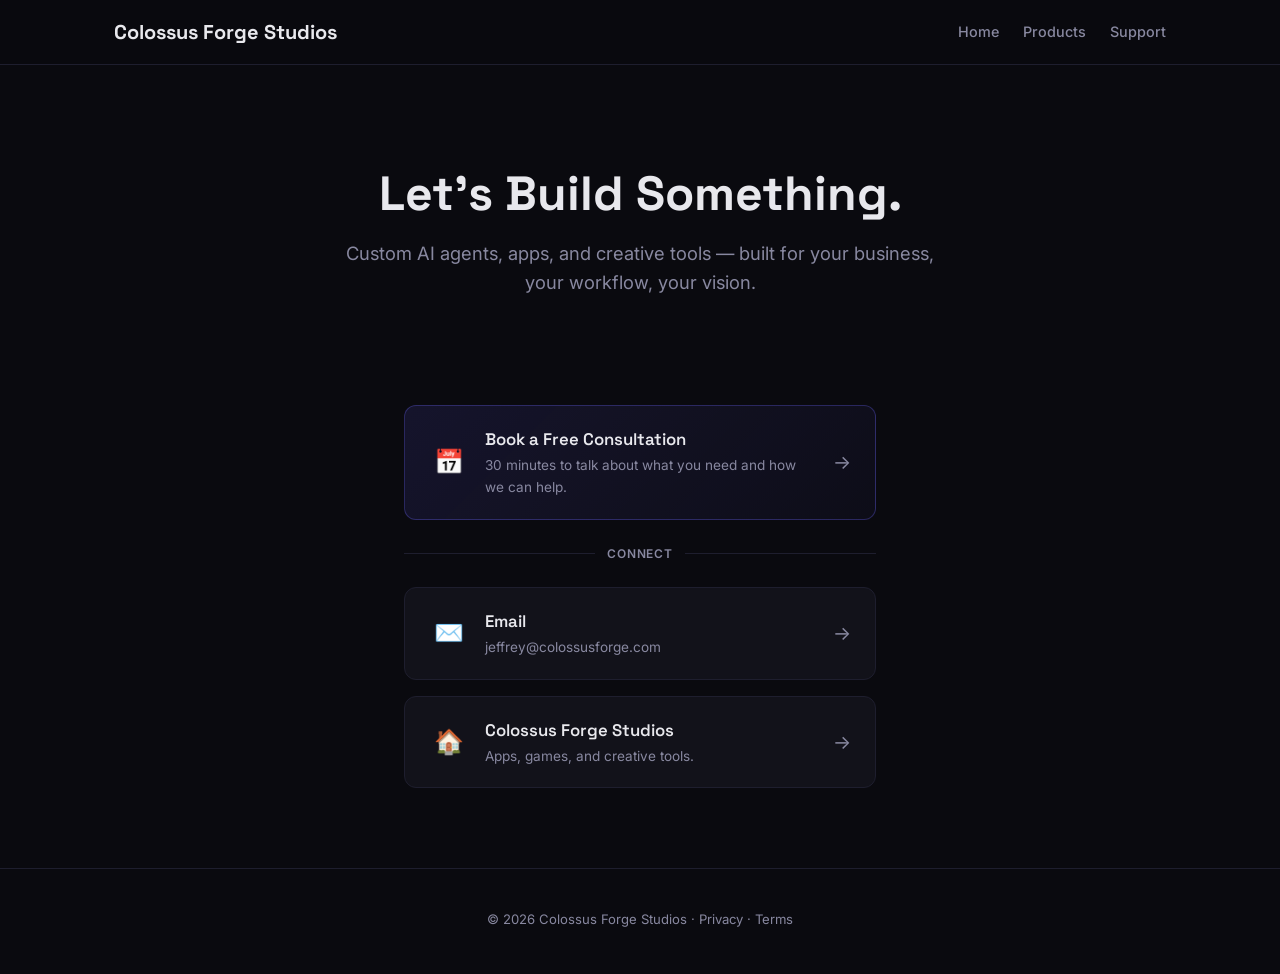
==== consult.html @ addb636e "Add /consult links page — Calendly scheduler + extensible link hub" ====
<!DOCTYPE html>
<html lang="en">
<head>
  <meta charset="UTF-8">
  <meta name="viewport" content="width=device-width, initial-scale=1.0">
  <title>Book a Consultation — Colossus Forge Studios</title>
  <meta name="description" content="Book a free consultation with Colossus Forge Studios. Custom AI agents, apps, and creative tools built for your business.">
  <meta property="og:title" content="Book a Consultation — Colossus Forge Studios">
  <meta property="og:description" content="Custom AI agents built for your business. Book a free consultation.">
  <meta property="og:type" content="website">
  <meta name="twitter:card" content="summary">
  <link rel="preconnect" href="https://fonts.googleapis.com">
  <link rel="preconnect" href="https://fonts.gstatic.com" crossorigin>
  <link href="https://fonts.googleapis.com/css2?family=Inter:wght@400;500;600;700&family=Space+Grotesk:wght@500;700&display=swap" rel="stylesheet">
  <link rel="stylesheet" href="style.css">
  <style>
    .consult-hero {
      padding: 100px 0 60px;
      text-align: center;
    }
    .consult-hero h1 {
      font-size: clamp(2rem, 5vw, 3rem);
      margin-bottom: 16px;
    }
    .consult-hero .subtitle {
      font-size: 1.15rem;
      color: var(--text-muted);
      max-width: 600px;
      margin: 0 auto 48px;
    }
    .links-hub {
      max-width: 520px;
      margin: 0 auto;
      padding: 0 24px 80px;
      display: flex;
      flex-direction: column;
      gap: 16px;
    }
    .link-card {
      display: flex;
      align-items: center;
      gap: 16px;
      padding: 20px 24px;
      background: var(--bg-card);
      border: 1px solid var(--border);
      border-radius: var(--radius);
      transition: all 0.2s ease;
      text-decoration: none;
      color: var(--text);
    }
    .link-card:hover {
      background: var(--bg-card-hover);
      border-color: var(--accent);
      transform: translateY(-2px);
      box-shadow: 0 8px 24px rgba(108, 99, 255, 0.1);
      text-decoration: none;
    }
    .link-card .link-icon {
      font-size: 1.5rem;
      flex-shrink: 0;
      width: 40px;
      text-align: center;
    }
    .link-card .link-content { flex: 1; }
    .link-card .link-title {
      font-family: 'Space Grotesk', sans-serif;
      font-weight: 600;
      font-size: 1.05rem;
      margin-bottom: 2px;
    }
    .link-card .link-desc {
      font-size: 0.85rem;
      color: var(--text-muted);
    }
    .link-card .link-arrow {
      color: var(--text-muted);
      font-size: 1.2rem;
      transition: color 0.2s, transform 0.2s;
    }
    .link-card:hover .link-arrow {
      color: var(--accent);
      transform: translateX(4px);
    }
    .link-card.featured {
      background: linear-gradient(135deg, rgba(108, 99, 255, 0.12), rgba(108, 99, 255, 0.04));
      border-color: rgba(108, 99, 255, 0.3);
    }
    .link-card.featured:hover {
      border-color: var(--accent);
      box-shadow: 0 8px 32px rgba(108, 99, 255, 0.2);
    }
    .links-divider {
      display: flex;
      align-items: center;
      gap: 12px;
      margin: 8px 0;
    }
    .links-divider span {
      font-size: 0.75rem;
      font-weight: 600;
      text-transform: uppercase;
      letter-spacing: 0.08em;
      color: var(--text-muted);
      white-space: nowrap;
    }
    .links-divider::before,
    .links-divider::after {
      content: '';
      flex: 1;
      height: 1px;
      background: var(--border);
    }
    .consult-footer {
      text-align: center;
      padding: 40px 24px;
      border-top: 1px solid var(--border);
      color: var(--text-muted);
      font-size: 0.85rem;
    }
    .consult-footer a { color: var(--text-muted); }
    .consult-footer a:hover { color: var(--accent); }
  </style>
</head>
<body>
  <header class="site-header">
    <div class="container">
      <a href="/" class="logo">Colossus Forge Studios</a>
      <nav>
        <a href="/">Home</a>
        <a href="/#products">Products</a>
        <a href="/support">Support</a>
      </nav>
    </div>
  </header>

  <section class="consult-hero">
    <div class="container">
      <h1>Let's Build Something.</h1>
      <p class="subtitle">Custom AI agents, apps, and creative tools — built for your business, your workflow, your vision.</p>
    </div>
  </section>

  <div class="links-hub">

    <a href="https://calendly.com/REPLACE_WITH_YOUR_LINK" class="link-card featured" target="_blank" rel="noopener">
      <span class="link-icon">📅</span>
      <div class="link-content">
        <div class="link-title">Book a Free Consultation</div>
        <div class="link-desc">30 minutes to talk about what you need and how we can help.</div>
      </div>
      <span class="link-arrow">→</span>
    </a>

    <div class="links-divider"><span>Connect</span></div>

    <a href="mailto:jeffrey@colossusforge.com" class="link-card">
      <span class="link-icon">✉️</span>
      <div class="link-content">
        <div class="link-title">Email</div>
        <div class="link-desc">jeffrey@colossusforge.com</div>
      </div>
      <span class="link-arrow">→</span>
    </a>

    <a href="https://colossusforge.com" class="link-card">
      <span class="link-icon">🏠</span>
      <div class="link-content">
        <div class="link-title">Colossus Forge Studios</div>
        <div class="link-desc">Apps, games, and creative tools.</div>
      </div>
      <span class="link-arrow">→</span>
    </a>

    <!--
    === ADD NEW LINKS HERE ===
    Copy this template:

    <a href="YOUR_URL" class="link-card" target="_blank" rel="noopener">
      <span class="link-icon">🔗</span>
      <div class="link-content">
        <div class="link-title">Link Title</div>
        <div class="link-desc">Short description.</div>
      </div>
      <span class="link-arrow">→</span>
    </a>

    For section dividers:
    <div class="links-divider"><span>Section Name</span></div>
    -->

  </div>

  <footer class="consult-footer">
    <p>&copy; 2026 Colossus Forge Studios &middot; <a href="/privacy">Privacy</a> &middot; <a href="/terms">Terms</a></p>
  </footer>
</body>
</html>
---- style.css ----
/* === Reset & Base === */
*, *::before, *::after { box-sizing: border-box; margin: 0; padding: 0; }

:root {
  --bg: #0a0a0f;
  --bg-card: #12121a;
  --bg-card-hover: #1a1a26;
  --text: #e8e8ed;
  --text-muted: #8888a0;
  --accent: #6c63ff;
  --accent-glow: rgba(108, 99, 255, 0.15);
  --live: #22c55e;
  --coming: #eab308;
  --dev: #3b82f6;
  --border: #1e1e2e;
  --radius: 12px;
}

html { scroll-behavior: smooth; }

body {
  font-family: 'Inter', -apple-system, BlinkMacSystemFont, sans-serif;
  background: var(--bg);
  color: var(--text);
  line-height: 1.6;
  -webkit-font-smoothing: antialiased;
}

.container {
  max-width: 1100px;
  margin: 0 auto;
  padding: 0 24px;
}

a { color: var(--accent); text-decoration: none; }
a:hover { text-decoration: underline; }

h1, h2, h3 { font-family: 'Space Grotesk', sans-serif; line-height: 1.2; }

/* === Header === */
.site-header {
  position: sticky;
  top: 0;
  z-index: 100;
  background: rgba(10, 10, 15, 0.85);
  backdrop-filter: blur(12px);
  border-bottom: 1px solid var(--border);
  padding: 16px 0;
}

.site-header .container {
  display: flex;
  align-items: center;
  justify-content: space-between;
}

.logo {
  font-family: 'Space Grotesk', sans-serif;
  font-size: 1.25rem;
  font-weight: 700;
  color: var(--text);
}
.logo:hover { text-decoration: none; color: var(--accent); }

.site-header nav { display: flex; gap: 24px; }
.site-header nav a {
  color: var(--text-muted);
  font-size: 0.9rem;
  font-weight: 500;
  transition: color 0.2s;
}
.site-header nav a:hover { color: var(--text); text-decoration: none; }

/* === Hero === */
.hero {
  padding: 120px 0 100px;
  text-align: center;
}

.hero h1 {
  font-size: clamp(2rem, 5vw, 3.5rem);
  font-weight: 700;
  margin-bottom: 20px;
  background: linear-gradient(135deg, var(--text), var(--accent));
  -webkit-background-clip: text;
  -webkit-text-fill-color: transparent;
  background-clip: text;
}

.hero-sub {
  font-size: 1.15rem;
  color: var(--text-muted);
  max-width: 560px;
  margin: 0 auto 36px;
}

.btn {
  display: inline-block;
  padding: 12px 28px;
  background: var(--accent);
  color: #fff;
  border-radius: 8px;
  font-weight: 600;
  font-size: 0.95rem;
  transition: transform 0.15s, box-shadow 0.15s;
}
.btn:hover {
  text-decoration: none;
  transform: translateY(-1px);
  box-shadow: 0 4px 20px var(--accent-glow);
}

/* === Products === */
.products {
  padding: 80px 0;
}

.products h2 {
  font-size: 2rem;
  margin-bottom: 48px;
  text-align: center;
}

.product-grid {
  display: grid;
  grid-template-columns: repeat(auto-fill, minmax(320px, 1fr));
  gap: 24px;
}

.product-card {
  position: relative;
  background: var(--bg-card);
  border: 1px solid var(--border);
  border-radius: var(--radius);
  padding: 32px 28px 28px;
  transition: background 0.2s, border-color 0.2s, transform 0.2s;
}

.product-card:hover {
  background: var(--bg-card-hover);
  border-color: #2a2a3e;
  transform: translateY(-2px);
}

.card-badge {
  position: absolute;
  top: 16px;
  right: 16px;
  font-size: 0.7rem;
  font-weight: 600;
  text-transform: uppercase;
  letter-spacing: 0.05em;
  padding: 3px 10px;
  border-radius: 20px;
}

.card-badge.live { background: rgba(34, 197, 94, 0.15); color: var(--live); }
.card-badge.coming-soon { background: rgba(234, 179, 8, 0.15); color: var(--coming); }
.card-badge.in-dev { background: rgba(59, 130, 246, 0.15); color: var(--dev); }

.card-icon {
  font-size: 2rem;
  margin-bottom: 16px;
}

.product-card h3 {
  font-size: 1.25rem;
  margin-bottom: 6px;
}

.card-tagline {
  font-size: 0.85rem;
  color: var(--accent);
  font-weight: 500;
  margin-bottom: 12px;
}

.product-card p {
  color: var(--text-muted);
  font-size: 0.9rem;
  line-height: 1.55;
}

.card-meta {
  display: flex;
  gap: 8px;
  flex-wrap: wrap;
  margin-top: 16px;
}

.tag {
  font-size: 0.72rem;
  font-weight: 500;
  color: var(--text-muted);
  background: rgba(255, 255, 255, 0.05);
  padding: 3px 10px;
  border-radius: 20px;
  border: 1px solid var(--border);
}

.card-link {
  display: inline-block;
  margin-top: 16px;
  font-size: 0.88rem;
  font-weight: 600;
}

/* === About === */
.about {
  padding: 80px 0;
  border-top: 1px solid var(--border);
}

.about h2 {
  font-size: 2rem;
  margin-bottom: 24px;
}

.about > .container > p {
  color: var(--text-muted);
  font-size: 1rem;
  max-width: 680px;
  margin-bottom: 16px;
}

.values {
  display: grid;
  grid-template-columns: repeat(auto-fit, minmax(240px, 1fr));
  gap: 24px;
  margin-top: 40px;
}

.value {
  background: var(--bg-card);
  border: 1px solid var(--border);
  border-radius: var(--radius);
  padding: 24px;
}

.value strong {
  display: block;
  font-size: 1rem;
  margin-bottom: 6px;
}

.value span {
  color: var(--text-muted);
  font-size: 0.88rem;
}

/* === Contact === */
.contact {
  padding: 80px 0;
  border-top: 1px solid var(--border);
}

.contact h2 {
  font-size: 2rem;
  margin-bottom: 12px;
}

.contact > .container > p {
  color: var(--text-muted);
  margin-bottom: 24px;
}

.contact-list {
  list-style: none;
  display: flex;
  flex-direction: column;
  gap: 10px;
}

.contact-list li {
  font-size: 0.95rem;
  color: var(--text-muted);
}

.contact-list li strong {
  color: var(--text);
  margin-right: 8px;
}

/* === Footer === */
footer {
  border-top: 1px solid var(--border);
  padding: 40px 0;
  text-align: center;
}

footer p {
  color: var(--text-muted);
  font-size: 0.82rem;
  margin-bottom: 4px;
}

footer a { color: var(--text-muted); }
footer a:hover { color: var(--accent); }

/* === Legal Pages === */
.legal {
  padding: 100px 0 80px;
}

.legal h1 {
  font-size: 2.2rem;
  margin-bottom: 8px;
}

.legal-updated {
  color: var(--text-muted);
  font-size: 0.85rem;
  margin-bottom: 32px;
}

.legal h2 {
  font-size: 1.35rem;
  margin-top: 36px;
  margin-bottom: 12px;
}

.legal h3 {
  font-size: 1.05rem;
  margin-top: 20px;
  margin-bottom: 8px;
  color: var(--text-muted);
}

.legal p, .legal li {
  color: var(--text-muted);
  font-size: 0.92rem;
  line-height: 1.65;
  max-width: 720px;
}

.legal p { margin-bottom: 12px; }

.legal ul {
  list-style: disc;
  padding-left: 24px;
  margin-bottom: 16px;
}

.legal li { margin-bottom: 8px; }

/* === Support Page === */
.support-page {
  padding: 100px 0 80px;
}

.support-page h1 {
  font-size: 2.2rem;
  margin-bottom: 8px;
}

.support-intro {
  color: var(--text-muted);
  margin-bottom: 40px;
  font-size: 1rem;
}

.support-grid {
  display: grid;
  grid-template-columns: 1fr 340px;
  gap: 40px;
  align-items: start;
}

/* Form */
.support-form-wrap label {
  display: block;
  font-size: 0.85rem;
  font-weight: 500;
  margin-bottom: 6px;
  margin-top: 20px;
  color: var(--text);
}

.support-form-wrap label:first-child { margin-top: 0; }

.support-form-wrap select,
.support-form-wrap input[type="email"],
.support-form-wrap textarea {
  width: 100%;
  padding: 10px 14px;
  font-size: 0.92rem;
  font-family: 'Inter', sans-serif;
  color: var(--text);
  background: var(--bg-card);
  border: 1px solid var(--border);
  border-radius: 8px;
  outline: none;
  transition: border-color 0.2s;
}

.support-form-wrap select:focus,
.support-form-wrap input:focus,
.support-form-wrap textarea:focus {
  border-color: var(--accent);
}

.support-form-wrap select { cursor: pointer; }
.support-form-wrap select option { background: var(--bg-card); }
.support-form-wrap textarea { resize: vertical; min-height: 120px; }

.support-form-wrap input::placeholder,
.support-form-wrap textarea::placeholder {
  color: #555568;
}

/* Honeypot — invisible to humans */
.hp-field {
  position: absolute;
  left: -9999px;
  height: 0;
  overflow: hidden;
  opacity: 0;
  pointer-events: none;
}

.form-footer {
  display: flex;
  align-items: center;
  justify-content: space-between;
  margin-top: 24px;
}

.char-count {
  font-size: 0.78rem;
  color: var(--text-muted);
}

.form-status {
  margin-top: 16px;
  font-size: 0.88rem;
  padding: 10px 14px;
  border-radius: 8px;
  display: none;
}

.form-status.success {
  display: block;
  background: rgba(34, 197, 94, 0.1);
  color: var(--live);
  border: 1px solid rgba(34, 197, 94, 0.2);
}

.form-status.error {
  display: block;
  background: rgba(239, 68, 68, 0.1);
  color: #ef4444;
  border: 1px solid rgba(239, 68, 68, 0.2);
}

/* Sidebar */
.support-sidebar { display: flex; flex-direction: column; gap: 16px; }

.sidebar-card {
  background: var(--bg-card);
  border: 1px solid var(--border);
  border-radius: var(--radius);
  padding: 24px;
}

.sidebar-card h3 {
  font-size: 1rem;
  margin-bottom: 8px;
}

.sidebar-card p {
  color: var(--text-muted);
  font-size: 0.88rem;
  margin-bottom: 8px;
}

.sidebar-card ul {
  list-style: disc;
  padding-left: 18px;
}

.sidebar-card li {
  color: var(--text-muted);
  font-size: 0.85rem;
  margin-bottom: 4px;
}

.sidebar-email {
  display: inline-block;
  font-size: 1rem;
  font-weight: 600;
  color: var(--accent);
}

/* === Responsive === */
@media (max-width: 640px) {
  .hero { padding: 80px 0 60px; }
  .product-grid { grid-template-columns: 1fr; }
  .support-grid { grid-template-columns: 1fr; }
  .site-header nav { gap: 16px; }
  .site-header nav a { font-size: 0.82rem; }
}
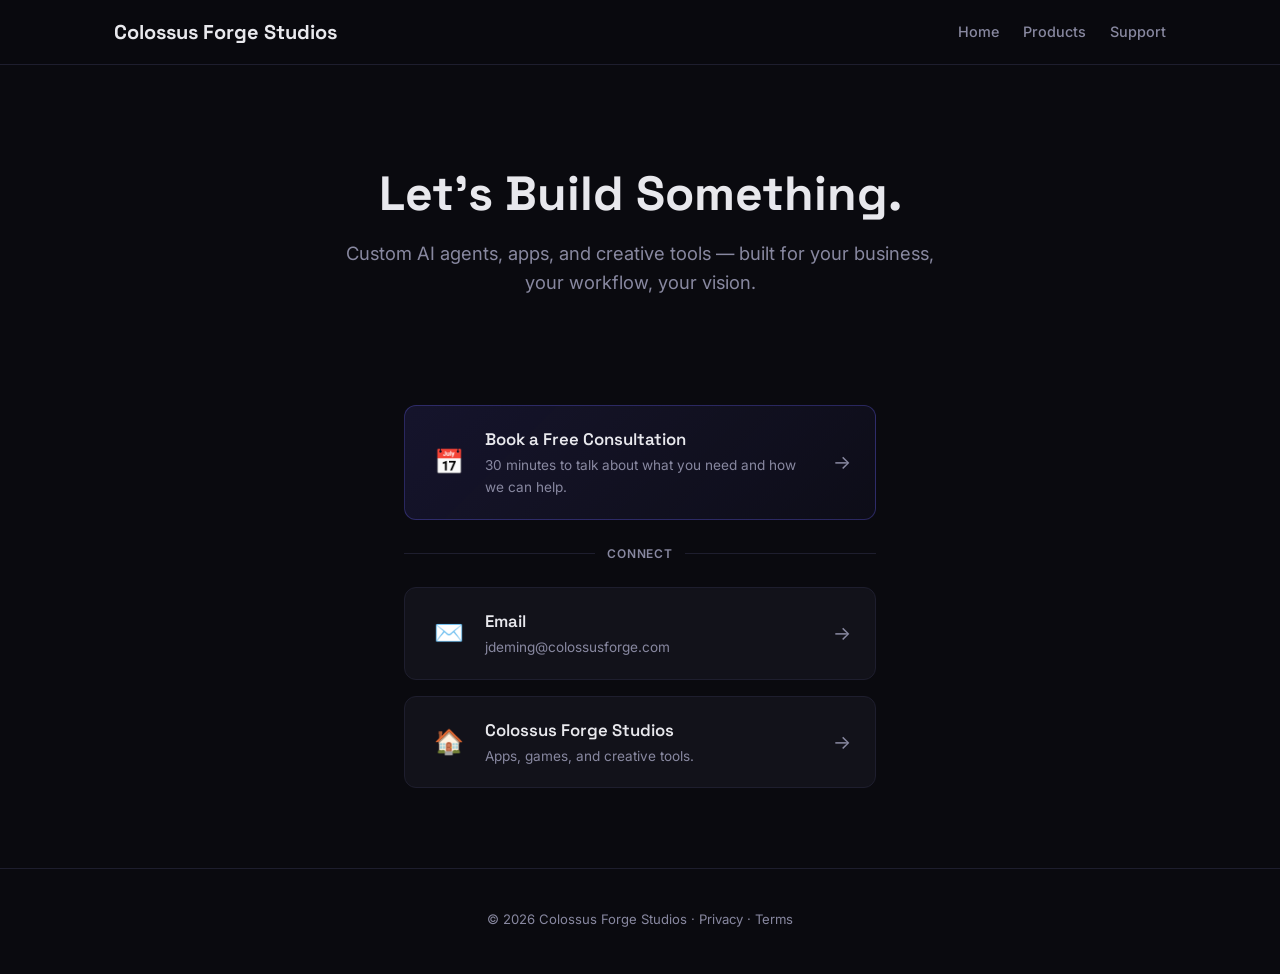
==== commit 1d6f0378: "Fix email to jdeming@colossusforge.com" ====
--- a/consult.html
+++ b/consult.html
@@ -142,7 +142,7 @@
 
   <div class="links-hub">
 
-    <a href="https://calendly.com/REPLACE_WITH_YOUR_LINK" class="link-card featured" target="_blank" rel="noopener">
+    <a href="https://calendly.com/colossusforge" class="link-card featured" target="_blank" rel="noopener">
       <span class="link-icon">📅</span>
       <div class="link-content">
         <div class="link-title">Book a Free Consultation</div>
@@ -153,11 +153,11 @@
 
     <div class="links-divider"><span>Connect</span></div>
 
-    <a href="mailto:jeffrey@colossusforge.com" class="link-card">
+    <a href="mailto:jdeming@colossusforge.com" class="link-card">
       <span class="link-icon">✉️</span>
       <div class="link-content">
         <div class="link-title">Email</div>
-        <div class="link-desc">jeffrey@colossusforge.com</div>
+        <div class="link-desc">jdeming@colossusforge.com</div>
       </div>
       <span class="link-arrow">→</span>
     </a>
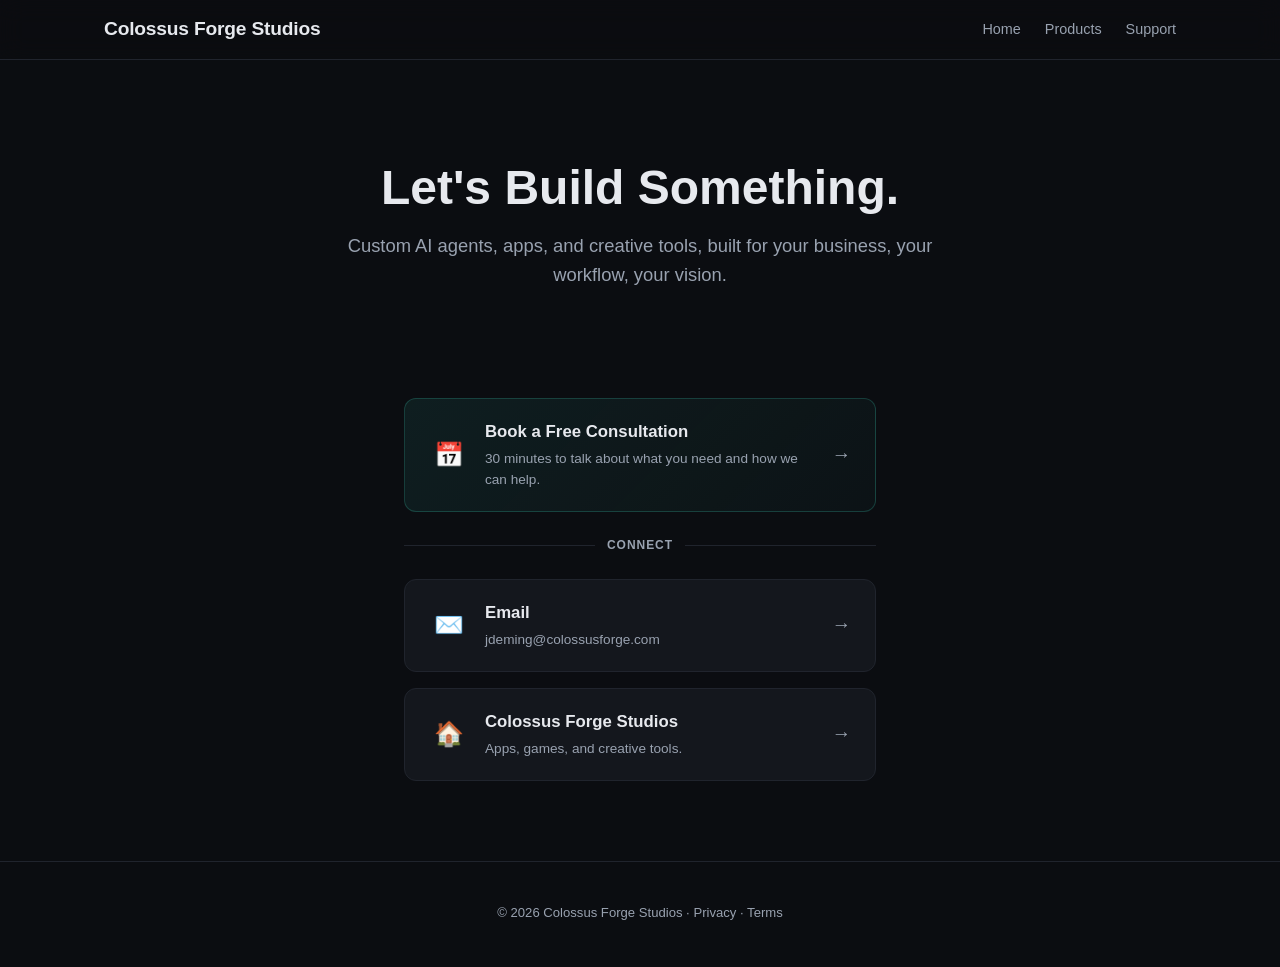
==== commit ad93f264: "Reposition: one-operator + AI-agent-fleet story, ClubUp receipt, fixed links - Rebuild index.html as" ====
--- a/consult.html
+++ b/consult.html
@@ -3,15 +3,12 @@
 <head>
   <meta charset="UTF-8">
   <meta name="viewport" content="width=device-width, initial-scale=1.0">
-  <title>Book a Consultation — Colossus Forge Studios</title>
+  <title>Book a Consultation · Colossus Forge Studios</title>
   <meta name="description" content="Book a free consultation with Colossus Forge Studios. Custom AI agents, apps, and creative tools built for your business.">
-  <meta property="og:title" content="Book a Consultation — Colossus Forge Studios">
+  <meta property="og:title" content="Book a Consultation · Colossus Forge Studios">
   <meta property="og:description" content="Custom AI agents built for your business. Book a free consultation.">
   <meta property="og:type" content="website">
   <meta name="twitter:card" content="summary">
-  <link rel="preconnect" href="https://fonts.googleapis.com">
-  <link rel="preconnect" href="https://fonts.gstatic.com" crossorigin>
-  <link href="https://fonts.googleapis.com/css2?family=Inter:wght@400;500;600;700&family=Space+Grotesk:wght@500;700&display=swap" rel="stylesheet">
   <link rel="stylesheet" href="style.css">
   <style>
     .consult-hero {
@@ -52,7 +49,7 @@
       background: var(--bg-card-hover);
       border-color: var(--accent);
       transform: translateY(-2px);
-      box-shadow: 0 8px 24px rgba(108, 99, 255, 0.1);
+      box-shadow: 0 8px 24px rgba(47, 158, 143, 0.1);
       text-decoration: none;
     }
     .link-card .link-icon {
@@ -63,7 +60,7 @@
     }
     .link-card .link-content { flex: 1; }
     .link-card .link-title {
-      font-family: 'Space Grotesk', sans-serif;
+      font-family: var(--ui);
       font-weight: 600;
       font-size: 1.05rem;
       margin-bottom: 2px;
@@ -82,12 +79,12 @@
       transform: translateX(4px);
     }
     .link-card.featured {
-      background: linear-gradient(135deg, rgba(108, 99, 255, 0.12), rgba(108, 99, 255, 0.04));
-      border-color: rgba(108, 99, 255, 0.3);
+      background: linear-gradient(135deg, rgba(47, 158, 143, 0.12), rgba(47, 158, 143, 0.04));
+      border-color: rgba(47, 158, 143, 0.3);
     }
     .link-card.featured:hover {
       border-color: var(--accent);
-      box-shadow: 0 8px 32px rgba(108, 99, 255, 0.2);
+      box-shadow: 0 8px 32px rgba(47, 158, 143, 0.2);
     }
     .links-divider {
       display: flex;
@@ -136,7 +133,7 @@
   <section class="consult-hero">
     <div class="container">
       <h1>Let's Build Something.</h1>
-      <p class="subtitle">Custom AI agents, apps, and creative tools — built for your business, your workflow, your vision.</p>
+      <p class="subtitle">Custom AI agents, apps, and creative tools, built for your business, your workflow, your vision.</p>
     </div>
   </section>
 
--- a/style.css
+++ b/style.css
@@ -2,24 +2,32 @@
 *, *::before, *::after { box-sizing: border-box; margin: 0; padding: 0; }
 
 :root {
-  --bg: #0a0a0f;
-  --bg-card: #12121a;
-  --bg-card-hover: #1a1a26;
-  --text: #e8e8ed;
-  --text-muted: #8888a0;
-  --accent: #6c63ff;
-  --accent-glow: rgba(108, 99, 255, 0.15);
-  --live: #22c55e;
-  --coming: #eab308;
-  --dev: #3b82f6;
-  --border: #1e1e2e;
+  /* Steel / ink base, one restrained accent (deep teal). Change --accent to reskin. */
+  --bg: #0b0d11;
+  --bg-2: #0f1218;
+  --bg-card: #14171d;
+  --bg-card-hover: #1a1e26;
+  --text: #e7e9ee;
+  --text-muted: #99a2b0;
+  --text-faint: #6b7280;
+  --accent: #2f9e8f;
+  --accent-bright: #45c2b1;
+  --accent-glow: rgba(47, 158, 143, 0.16);
+  --live: #34d399;
+  --demo: #f0b429;
+  --coming: #f0b429;
+  --dev: #60a5fa;
+  --border: #20242d;
+  --border-bright: #2c323d;
   --radius: 12px;
+  --mono: ui-monospace, "SF Mono", "JetBrains Mono", "Roboto Mono", Menlo, Consolas, monospace;
+  --ui: -apple-system, BlinkMacSystemFont, "Segoe UI", Roboto, Helvetica, Arial, sans-serif;
 }
 
 html { scroll-behavior: smooth; }
 
 body {
-  font-family: 'Inter', -apple-system, BlinkMacSystemFont, sans-serif;
+  font-family: var(--ui);
   background: var(--bg);
   color: var(--text);
   line-height: 1.6;
@@ -27,25 +35,38 @@
 }
 
 .container {
-  max-width: 1100px;
+  max-width: 1120px;
   margin: 0 auto;
   padding: 0 24px;
 }
 
-a { color: var(--accent); text-decoration: none; }
+a { color: var(--accent-bright); text-decoration: none; }
 a:hover { text-decoration: underline; }
 
-h1, h2, h3 { font-family: 'Space Grotesk', sans-serif; line-height: 1.2; }
+h1, h2, h3 { font-family: var(--ui); line-height: 1.15; }
+
+.eyebrow {
+  font-family: var(--mono);
+  font-size: 0.78rem;
+  letter-spacing: 0.12em;
+  text-transform: uppercase;
+  color: var(--accent-bright);
+  margin-bottom: 14px;
+}
+
+.section-head { max-width: 720px; margin-bottom: 40px; }
+.section-head h2 { font-size: clamp(1.6rem, 3.2vw, 2.1rem); margin-bottom: 12px; }
+.section-head p { color: var(--text-muted); font-size: 1rem; }
 
 /* === Header === */
 .site-header {
   position: sticky;
   top: 0;
   z-index: 100;
-  background: rgba(10, 10, 15, 0.85);
+  background: rgba(11, 13, 17, 0.82);
   backdrop-filter: blur(12px);
   border-bottom: 1px solid var(--border);
-  padding: 16px 0;
+  padding: 14px 0;
 }
 
 .site-header .container {
@@ -55,14 +76,15 @@
 }
 
 .logo {
-  font-family: 'Space Grotesk', sans-serif;
-  font-size: 1.25rem;
+  font-family: var(--ui);
+  font-size: 1.2rem;
   font-weight: 700;
   color: var(--text);
-}
-.logo:hover { text-decoration: none; color: var(--accent); }
-
-.site-header nav { display: flex; gap: 24px; }
+  letter-spacing: -0.01em;
+}
+.logo:hover { text-decoration: none; color: var(--accent-bright); }
+
+.site-header nav { display: flex; align-items: center; gap: 24px; }
 .site-header nav a {
   color: var(--text-muted);
   font-size: 0.9rem;
@@ -71,431 +93,314 @@
 }
 .site-header nav a:hover { color: var(--text); text-decoration: none; }
 
+.site-header nav a.nav-cta {
+  color: #04110f;
+  background: var(--accent-bright);
+  padding: 7px 16px;
+  border-radius: 7px;
+  font-weight: 600;
+  transition: background 0.2s, transform 0.2s;
+}
+.site-header nav a.nav-cta:hover {
+  background: #5ad3c2;
+  transform: translateY(-1px);
+  text-decoration: none;
+}
+
 /* === Hero === */
 .hero {
-  padding: 120px 0 100px;
-  text-align: center;
+  padding: 96px 0 64px;
+  border-bottom: 1px solid var(--border);
+  background:
+    radial-gradient(1100px 420px at 78% -8%, var(--accent-glow), transparent 60%),
+    var(--bg);
 }
 
 .hero h1 {
-  font-size: clamp(2rem, 5vw, 3.5rem);
+  font-size: clamp(2.1rem, 5.4vw, 3.5rem);
   font-weight: 700;
+  letter-spacing: -0.02em;
+  max-width: 920px;
   margin-bottom: 20px;
-  background: linear-gradient(135deg, var(--text), var(--accent));
-  -webkit-background-clip: text;
-  -webkit-text-fill-color: transparent;
-  background-clip: text;
-}
+}
+.hero h1 .hl { color: var(--accent-bright); }
 
 .hero-sub {
-  font-size: 1.15rem;
+  font-size: 1.12rem;
   color: var(--text-muted);
-  max-width: 560px;
-  margin: 0 auto 36px;
-}
+  max-width: 640px;
+  margin-bottom: 32px;
+}
+
+.cta-row { display: flex; flex-wrap: wrap; gap: 14px; }
 
 .btn {
   display: inline-block;
-  padding: 12px 28px;
-  background: var(--accent);
-  color: #fff;
+  padding: 12px 26px;
+  background: var(--accent-bright);
+  color: #04110f;
   border-radius: 8px;
   font-weight: 600;
   font-size: 0.95rem;
-  transition: transform 0.15s, box-shadow 0.15s;
+  transition: transform 0.15s, box-shadow 0.15s, background 0.2s;
 }
 .btn:hover {
   text-decoration: none;
   transform: translateY(-1px);
-  box-shadow: 0 4px 20px var(--accent-glow);
-}
+  background: #5ad3c2;
+  box-shadow: 0 6px 24px var(--accent-glow);
+}
+
+.btn-ghost {
+  display: inline-block;
+  padding: 12px 26px;
+  background: transparent;
+  color: var(--text);
+  border: 1px solid var(--border-bright);
+  border-radius: 8px;
+  font-weight: 600;
+  font-size: 0.95rem;
+  transition: border-color 0.2s, background 0.2s;
+}
+.btn-ghost:hover { text-decoration: none; border-color: var(--accent); background: var(--bg-card); }
+
+/* Hero stat strip */
+.hero-stats {
+  display: grid;
+  grid-template-columns: repeat(4, 1fr);
+  gap: 1px;
+  margin-top: 56px;
+  background: var(--border);
+  border: 1px solid var(--border);
+  border-radius: var(--radius);
+  overflow: hidden;
+}
+.stat { background: var(--bg-2); padding: 22px 20px; }
+.stat .num {
+  font-family: var(--mono);
+  font-size: 1.5rem;
+  font-weight: 600;
+  color: var(--text);
+  display: block;
+  line-height: 1.1;
+}
+.stat .lbl { color: var(--text-muted); font-size: 0.84rem; margin-top: 6px; display: block; }
+
+/* === Receipt (ClubUp proof) === */
+.proof { padding: 72px 0; border-bottom: 1px solid var(--border); }
+
+.receipt {
+  background: var(--bg-card);
+  border: 1px solid var(--border-bright);
+  border-radius: var(--radius);
+  overflow: hidden;
+}
+.receipt-head {
+  display: flex; align-items: baseline; justify-content: space-between;
+  flex-wrap: wrap; gap: 8px;
+  padding: 22px 26px;
+  border-bottom: 1px dashed var(--border-bright);
+}
+.receipt-head h3 { font-size: 1.3rem; }
+.receipt-head .where { color: var(--text-muted); font-size: 0.9rem; }
+
+.receipt-cols { display: grid; grid-template-columns: 1fr 1fr; }
+.receipt-col { padding: 26px; }
+.receipt-col.estimate { border-right: 1px dashed var(--border-bright); }
+.receipt-tag {
+  font-family: var(--mono);
+  font-size: 0.72rem; letter-spacing: 0.08em; text-transform: uppercase;
+  color: var(--text-faint); margin-bottom: 10px;
+}
+.receipt-col.estimate .figure { color: var(--text-faint); text-decoration: line-through; text-decoration-thickness: 1px; }
+.receipt-col .figure { font-family: var(--mono); font-size: 1.7rem; font-weight: 600; color: var(--text); }
+.receipt-col .figure-sub { color: var(--text-muted); font-size: 0.86rem; margin-top: 6px; }
+.receipt-col.actual .figure { color: var(--accent-bright); }
+
+.receipt-foot {
+  padding: 20px 26px;
+  border-top: 1px solid var(--border);
+  display: flex; align-items: center; justify-content: space-between; flex-wrap: wrap; gap: 12px;
+}
+.receipt-claim { color: var(--text); font-size: 0.96rem; max-width: 640px; }
+.receipt-note { color: var(--text-faint); font-size: 0.82rem; margin-top: 14px; }
 
 /* === Products === */
-.products {
-  padding: 80px 0;
-}
-
-.products h2 {
-  font-size: 2rem;
-  margin-bottom: 48px;
-  text-align: center;
-}
+.products { padding: 76px 0; }
+
+.product-group { margin-bottom: 52px; }
+.product-group:last-child { margin-bottom: 0; }
+.group-head { display: flex; align-items: baseline; gap: 12px; margin-bottom: 20px; padding-bottom: 12px; border-bottom: 1px solid var(--border); }
+.group-head h3 { font-size: 1.15rem; }
+.group-head .group-note { color: var(--text-muted); font-size: 0.88rem; }
 
 .product-grid {
   display: grid;
   grid-template-columns: repeat(auto-fill, minmax(320px, 1fr));
-  gap: 24px;
+  gap: 20px;
 }
 
 .product-card {
   position: relative;
+  display: flex; flex-direction: column;
   background: var(--bg-card);
   border: 1px solid var(--border);
   border-radius: var(--radius);
-  padding: 32px 28px 28px;
+  padding: 28px 26px 24px;
   transition: background 0.2s, border-color 0.2s, transform 0.2s;
 }
-
-.product-card:hover {
-  background: var(--bg-card-hover);
-  border-color: #2a2a3e;
-  transform: translateY(-2px);
-}
+.product-card:hover { background: var(--bg-card-hover); border-color: var(--border-bright); transform: translateY(-2px); }
 
 .card-badge {
-  position: absolute;
-  top: 16px;
-  right: 16px;
-  font-size: 0.7rem;
-  font-weight: 600;
-  text-transform: uppercase;
-  letter-spacing: 0.05em;
-  padding: 3px 10px;
-  border-radius: 20px;
-}
-
-.card-badge.live { background: rgba(34, 197, 94, 0.15); color: var(--live); }
-.card-badge.coming-soon { background: rgba(234, 179, 8, 0.15); color: var(--coming); }
-.card-badge.in-dev { background: rgba(59, 130, 246, 0.15); color: var(--dev); }
-
-.card-icon {
-  font-size: 2rem;
-  margin-bottom: 16px;
-}
-
-.product-card h3 {
-  font-size: 1.25rem;
-  margin-bottom: 6px;
-}
-
-.card-tagline {
-  font-size: 0.85rem;
-  color: var(--accent);
-  font-weight: 500;
-  margin-bottom: 12px;
-}
-
-.product-card p {
-  color: var(--text-muted);
-  font-size: 0.9rem;
-  line-height: 1.55;
-}
-
-.card-meta {
-  display: flex;
-  gap: 8px;
-  flex-wrap: wrap;
-  margin-top: 16px;
-}
-
+  position: absolute; top: 16px; right: 16px;
+  font-family: var(--mono);
+  font-size: 0.66rem; font-weight: 600; text-transform: uppercase; letter-spacing: 0.06em;
+  padding: 3px 10px; border-radius: 20px;
+}
+.card-badge.live { background: rgba(52, 211, 153, 0.14); color: var(--live); }
+.card-badge.demo { background: rgba(240, 180, 41, 0.14); color: var(--demo); }
+.card-badge.coming-soon { background: rgba(240, 180, 41, 0.14); color: var(--coming); }
+.card-badge.in-dev { background: rgba(96, 165, 250, 0.14); color: var(--dev); }
+
+.card-icon { font-size: 1.8rem; margin-bottom: 14px; }
+.product-card h3 { font-size: 1.2rem; margin-bottom: 6px; }
+.card-tagline { font-size: 0.84rem; color: var(--accent-bright); font-weight: 500; margin-bottom: 12px; }
+.product-card p { color: var(--text-muted); font-size: 0.9rem; line-height: 1.55; }
+
+.card-media { margin: -4px 0 14px; border-radius: 8px; overflow: hidden; border: 1px solid var(--border); }
+.card-media img { display: block; width: 100%; height: auto; }
+.card-media .media-cap { font-family: var(--mono); font-size: 0.68rem; color: var(--text-faint); padding: 6px 10px; background: var(--bg-2); text-transform: uppercase; letter-spacing: 0.06em; }
+
+.card-meta { display: flex; gap: 8px; flex-wrap: wrap; margin-top: 16px; }
 .tag {
-  font-size: 0.72rem;
-  font-weight: 500;
-  color: var(--text-muted);
-  background: rgba(255, 255, 255, 0.05);
-  padding: 3px 10px;
-  border-radius: 20px;
-  border: 1px solid var(--border);
-}
-
-.card-link {
-  display: inline-block;
-  margin-top: 16px;
-  font-size: 0.88rem;
-  font-weight: 600;
-}
-
-/* === About === */
-.about {
-  padding: 80px 0;
-  border-top: 1px solid var(--border);
-}
-
-.about h2 {
-  font-size: 2rem;
-  margin-bottom: 24px;
-}
-
-.about > .container > p {
-  color: var(--text-muted);
-  font-size: 1rem;
-  max-width: 680px;
-  margin-bottom: 16px;
-}
-
-.values {
-  display: grid;
-  grid-template-columns: repeat(auto-fit, minmax(240px, 1fr));
-  gap: 24px;
-  margin-top: 40px;
-}
-
-.value {
-  background: var(--bg-card);
-  border: 1px solid var(--border);
-  border-radius: var(--radius);
-  padding: 24px;
-}
-
-.value strong {
-  display: block;
-  font-size: 1rem;
-  margin-bottom: 6px;
-}
-
-.value span {
-  color: var(--text-muted);
-  font-size: 0.88rem;
-}
+  font-size: 0.72rem; font-weight: 500; color: var(--text-muted);
+  background: rgba(255,255,255,0.04); padding: 3px 10px; border-radius: 20px; border: 1px solid var(--border);
+}
+
+.card-foot { margin-top: auto; padding-top: 16px; }
+.card-link { display: inline-block; font-size: 0.88rem; font-weight: 600; }
+.card-status { font-family: var(--mono); font-size: 0.78rem; color: var(--text-faint); }
+
+/* === Operating System (fleet) === */
+.os { padding: 76px 0; border-top: 1px solid var(--border); background: var(--bg-2); }
+.os-tier { margin-bottom: 36px; }
+.os-tier:last-of-type { margin-bottom: 0; }
+.os-tier-head { display: flex; align-items: baseline; gap: 12px; margin-bottom: 16px; }
+.os-tier-head h3 { font-size: 1.05rem; }
+.os-tier-head .os-tier-tag { font-family: var(--mono); font-size: 0.72rem; letter-spacing: 0.06em; text-transform: uppercase; color: var(--text-faint); }
+
+.os-grid { display: grid; grid-template-columns: repeat(auto-fill, minmax(280px, 1fr)); gap: 12px; }
+.os-row {
+  background: var(--bg-card); border: 1px solid var(--border); border-radius: 10px;
+  padding: 16px 18px;
+}
+.os-row .os-name { font-family: var(--ui); font-weight: 600; font-size: 1rem; color: var(--text); }
+.os-row .os-role { font-family: var(--mono); font-size: 0.72rem; text-transform: uppercase; letter-spacing: 0.05em; color: var(--accent-bright); margin-bottom: 6px; }
+.os-row .os-fn { color: var(--text-muted); font-size: 0.86rem; margin-top: 4px; }
+.os-note { margin-top: 24px; padding: 16px 18px; border-left: 2px solid var(--accent); background: var(--bg-card); border-radius: 0 8px 8px 0; color: var(--text-muted); font-size: 0.9rem; }
+.os-note strong { color: var(--text); }
+
+/* === Methodology === */
+.method { padding: 76px 0; border-top: 1px solid var(--border); }
+.method-steps { display: grid; grid-template-columns: repeat(4, 1fr); gap: 16px; counter-reset: step; }
+.method-step { background: var(--bg-card); border: 1px solid var(--border); border-radius: var(--radius); padding: 24px 22px; position: relative; }
+.method-step .step-n { font-family: var(--mono); font-size: 0.8rem; color: var(--accent-bright); margin-bottom: 10px; }
+.method-step h4 { font-family: var(--ui); font-size: 1.02rem; margin-bottom: 8px; }
+.method-step p { color: var(--text-muted); font-size: 0.86rem; }
+.method-map { margin-top: 28px; padding: 22px 24px; background: var(--bg-2); border: 1px solid var(--border-bright); border-radius: var(--radius); color: var(--text); font-size: 1rem; }
+.method-map strong { color: var(--accent-bright); }
+
+/* === Values / ethos === */
+.about { padding: 76px 0; border-top: 1px solid var(--border); }
+.about h2 { font-size: clamp(1.6rem, 3.2vw, 2.1rem); margin-bottom: 24px; }
+.about > .container > p { color: var(--text-muted); font-size: 1rem; max-width: 700px; margin-bottom: 16px; }
+.values { display: grid; grid-template-columns: repeat(auto-fit, minmax(240px, 1fr)); gap: 18px; margin-top: 36px; }
+.value { background: var(--bg-card); border: 1px solid var(--border); border-radius: var(--radius); padding: 22px; }
+.value strong { display: block; font-size: 1rem; margin-bottom: 6px; }
+.value span { color: var(--text-muted); font-size: 0.88rem; }
+.value code { font-family: var(--mono); font-size: 0.8rem; color: var(--accent-bright); background: rgba(47,158,143,0.1); padding: 1px 6px; border-radius: 4px; }
+
+/* === CTA band === */
+.cta-band { padding: 60px 0; border-top: 1px solid var(--border); background: linear-gradient(180deg, var(--bg-2), var(--bg)); }
+.cta-band .container { display: flex; align-items: center; justify-content: space-between; gap: 24px; flex-wrap: wrap; }
+.cta-band h2 { font-size: clamp(1.5rem, 3vw, 2rem); max-width: 640px; }
+.cta-band p { color: var(--text-muted); margin-top: 8px; max-width: 560px; }
 
 /* === Contact === */
-.contact {
-  padding: 80px 0;
-  border-top: 1px solid var(--border);
-}
-
-.contact h2 {
-  font-size: 2rem;
-  margin-bottom: 12px;
-}
-
-.contact > .container > p {
-  color: var(--text-muted);
-  margin-bottom: 24px;
-}
-
-.contact-list {
-  list-style: none;
-  display: flex;
-  flex-direction: column;
-  gap: 10px;
-}
-
-.contact-list li {
-  font-size: 0.95rem;
-  color: var(--text-muted);
-}
-
-.contact-list li strong {
-  color: var(--text);
-  margin-right: 8px;
-}
+.contact { padding: 76px 0; border-top: 1px solid var(--border); }
+.contact h2 { font-size: clamp(1.6rem, 3.2vw, 2.1rem); margin-bottom: 12px; }
+.contact > .container > p { color: var(--text-muted); margin-bottom: 24px; }
+.contact-list { list-style: none; display: flex; flex-direction: column; gap: 10px; }
+.contact-list li { font-size: 0.95rem; color: var(--text-muted); }
+.contact-list li strong { color: var(--text); margin-right: 8px; }
 
 /* === Footer === */
-footer {
-  border-top: 1px solid var(--border);
-  padding: 40px 0;
-  text-align: center;
-}
-
-footer p {
-  color: var(--text-muted);
-  font-size: 0.82rem;
-  margin-bottom: 4px;
-}
-
+footer { border-top: 1px solid var(--border); padding: 40px 0; text-align: center; }
+footer p { color: var(--text-muted); font-size: 0.82rem; margin-bottom: 4px; }
 footer a { color: var(--text-muted); }
-footer a:hover { color: var(--accent); }
+footer a:hover { color: var(--accent-bright); }
 
 /* === Legal Pages === */
-.legal {
-  padding: 100px 0 80px;
-}
-
-.legal h1 {
-  font-size: 2.2rem;
-  margin-bottom: 8px;
-}
-
-.legal-updated {
-  color: var(--text-muted);
-  font-size: 0.85rem;
-  margin-bottom: 32px;
-}
-
-.legal h2 {
-  font-size: 1.35rem;
-  margin-top: 36px;
-  margin-bottom: 12px;
-}
-
-.legal h3 {
-  font-size: 1.05rem;
-  margin-top: 20px;
-  margin-bottom: 8px;
-  color: var(--text-muted);
-}
-
-.legal p, .legal li {
-  color: var(--text-muted);
-  font-size: 0.92rem;
-  line-height: 1.65;
-  max-width: 720px;
-}
-
+.legal { padding: 100px 0 80px; }
+.legal h1 { font-size: 2.2rem; margin-bottom: 8px; }
+.legal-updated { color: var(--text-muted); font-size: 0.85rem; margin-bottom: 32px; }
+.legal h2 { font-size: 1.35rem; margin-top: 36px; margin-bottom: 12px; }
+.legal h3 { font-size: 1.05rem; margin-top: 20px; margin-bottom: 8px; color: var(--text-muted); }
+.legal p, .legal li { color: var(--text-muted); font-size: 0.92rem; line-height: 1.65; max-width: 720px; }
 .legal p { margin-bottom: 12px; }
-
-.legal ul {
-  list-style: disc;
-  padding-left: 24px;
-  margin-bottom: 16px;
-}
-
+.legal ul { list-style: disc; padding-left: 24px; margin-bottom: 16px; }
 .legal li { margin-bottom: 8px; }
 
 /* === Support Page === */
-.support-page {
-  padding: 100px 0 80px;
-}
-
-.support-page h1 {
-  font-size: 2.2rem;
-  margin-bottom: 8px;
-}
-
-.support-intro {
-  color: var(--text-muted);
-  margin-bottom: 40px;
-  font-size: 1rem;
-}
-
-.support-grid {
-  display: grid;
-  grid-template-columns: 1fr 340px;
-  gap: 40px;
-  align-items: start;
-}
-
-/* Form */
-.support-form-wrap label {
-  display: block;
-  font-size: 0.85rem;
-  font-weight: 500;
-  margin-bottom: 6px;
-  margin-top: 20px;
-  color: var(--text);
-}
-
+.support-page { padding: 100px 0 80px; }
+.support-page h1 { font-size: 2.2rem; margin-bottom: 8px; }
+.support-intro { color: var(--text-muted); margin-bottom: 40px; font-size: 1rem; }
+.support-grid { display: grid; grid-template-columns: 1fr 340px; gap: 40px; align-items: start; }
+.support-form-wrap label { display: block; font-size: 0.85rem; font-weight: 500; margin-bottom: 6px; margin-top: 20px; color: var(--text); }
 .support-form-wrap label:first-child { margin-top: 0; }
-
 .support-form-wrap select,
 .support-form-wrap input[type="email"],
 .support-form-wrap textarea {
-  width: 100%;
-  padding: 10px 14px;
-  font-size: 0.92rem;
-  font-family: 'Inter', sans-serif;
-  color: var(--text);
-  background: var(--bg-card);
-  border: 1px solid var(--border);
-  border-radius: 8px;
-  outline: none;
-  transition: border-color 0.2s;
-}
-
+  width: 100%; padding: 10px 14px; font-size: 0.92rem; font-family: var(--ui);
+  color: var(--text); background: var(--bg-card); border: 1px solid var(--border);
+  border-radius: 8px; outline: none; transition: border-color 0.2s;
+}
 .support-form-wrap select:focus,
 .support-form-wrap input:focus,
-.support-form-wrap textarea:focus {
-  border-color: var(--accent);
-}
-
+.support-form-wrap textarea:focus { border-color: var(--accent); }
 .support-form-wrap select { cursor: pointer; }
 .support-form-wrap select option { background: var(--bg-card); }
 .support-form-wrap textarea { resize: vertical; min-height: 120px; }
-
 .support-form-wrap input::placeholder,
-.support-form-wrap textarea::placeholder {
-  color: #555568;
-}
-
-/* Honeypot — invisible to humans */
-.hp-field {
-  position: absolute;
-  left: -9999px;
-  height: 0;
-  overflow: hidden;
-  opacity: 0;
-  pointer-events: none;
-}
-
-.form-footer {
-  display: flex;
-  align-items: center;
-  justify-content: space-between;
-  margin-top: 24px;
-}
-
-.char-count {
-  font-size: 0.78rem;
-  color: var(--text-muted);
-}
-
-.form-status {
-  margin-top: 16px;
-  font-size: 0.88rem;
-  padding: 10px 14px;
-  border-radius: 8px;
-  display: none;
-}
-
-.form-status.success {
-  display: block;
-  background: rgba(34, 197, 94, 0.1);
-  color: var(--live);
-  border: 1px solid rgba(34, 197, 94, 0.2);
-}
-
-.form-status.error {
-  display: block;
-  background: rgba(239, 68, 68, 0.1);
-  color: #ef4444;
-  border: 1px solid rgba(239, 68, 68, 0.2);
-}
-
-/* Sidebar */
+.support-form-wrap textarea::placeholder { color: #555568; }
+.hp-field { position: absolute; left: -9999px; height: 0; overflow: hidden; opacity: 0; pointer-events: none; }
+.form-footer { display: flex; align-items: center; justify-content: space-between; margin-top: 24px; }
+.char-count { font-size: 0.78rem; color: var(--text-muted); }
+.form-status { margin-top: 16px; font-size: 0.88rem; padding: 10px 14px; border-radius: 8px; display: none; }
+.form-status.success { display: block; background: rgba(52, 211, 153, 0.1); color: var(--live); border: 1px solid rgba(52, 211, 153, 0.2); }
+.form-status.error { display: block; background: rgba(239, 68, 68, 0.1); color: #ef4444; border: 1px solid rgba(239, 68, 68, 0.2); }
 .support-sidebar { display: flex; flex-direction: column; gap: 16px; }
-
-.sidebar-card {
-  background: var(--bg-card);
-  border: 1px solid var(--border);
-  border-radius: var(--radius);
-  padding: 24px;
-}
-
-.sidebar-card h3 {
-  font-size: 1rem;
-  margin-bottom: 8px;
-}
-
-.sidebar-card p {
-  color: var(--text-muted);
-  font-size: 0.88rem;
-  margin-bottom: 8px;
-}
-
-.sidebar-card ul {
-  list-style: disc;
-  padding-left: 18px;
-}
-
-.sidebar-card li {
-  color: var(--text-muted);
-  font-size: 0.85rem;
-  margin-bottom: 4px;
-}
-
-.sidebar-email {
-  display: inline-block;
-  font-size: 1rem;
-  font-weight: 600;
-  color: var(--accent);
-}
+.sidebar-card { background: var(--bg-card); border: 1px solid var(--border); border-radius: var(--radius); padding: 24px; }
+.sidebar-card h3 { font-size: 1rem; margin-bottom: 8px; }
+.sidebar-card p { color: var(--text-muted); font-size: 0.88rem; margin-bottom: 8px; }
+.sidebar-card ul { list-style: disc; padding-left: 18px; }
+.sidebar-card li { color: var(--text-muted); font-size: 0.85rem; margin-bottom: 4px; }
+.sidebar-email { display: inline-block; font-size: 1rem; font-weight: 600; color: var(--accent-bright); }
 
 /* === Responsive === */
+@media (max-width: 860px) {
+  .hero-stats { grid-template-columns: repeat(2, 1fr); }
+  .method-steps { grid-template-columns: repeat(2, 1fr); }
+}
 @media (max-width: 640px) {
-  .hero { padding: 80px 0 60px; }
+  .hero { padding: 72px 0 48px; }
   .product-grid { grid-template-columns: 1fr; }
   .support-grid { grid-template-columns: 1fr; }
-  .site-header nav { gap: 16px; }
+  .receipt-cols { grid-template-columns: 1fr; }
+  .receipt-col.estimate { border-right: none; border-bottom: 1px dashed var(--border-bright); }
+  .hero-stats { grid-template-columns: 1fr 1fr; }
+  .method-steps { grid-template-columns: 1fr; }
+  .site-header nav { gap: 14px; }
   .site-header nav a { font-size: 0.82rem; }
-}
+  .site-header nav a.products-link, .site-header nav a.os-link { display: none; }
+}
